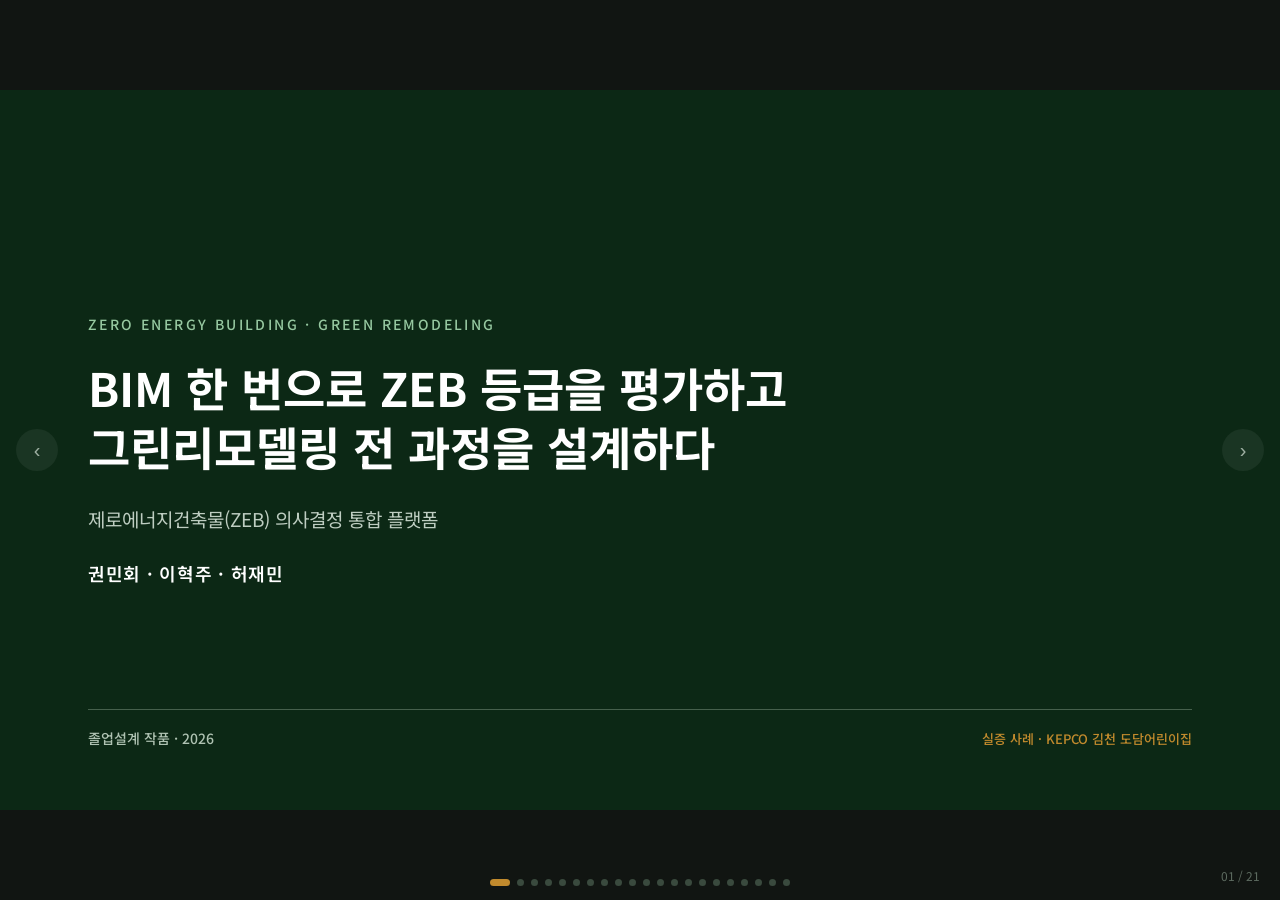
==== presentation_design/presentation.html @ 8b693c81 "docs(기획서): 아이디어 기획서 23장 — 상자를 걷어내고 Pretendard로 나인와트·써냅스 회사소개서의 흐름을 참고해 만든 배포용 기획서. Pillow에서 HTML/CSS" ====
<!doctype html>
<html lang="ko">
<head>
<meta charset="utf-8">
<meta name="viewport" content="width=device-width, initial-scale=1">
<title>ZEB-ROI · 그린리모델링 의사결정 플랫폼 — 졸업설계 발표</title>
<link rel="preconnect" href="https://fonts.googleapis.com">
<link rel="preconnect" href="https://fonts.gstatic.com" crossorigin>
<link href="https://fonts.googleapis.com/css2?family=Noto+Sans+KR:wght@300;400;500;700;900&display=swap" rel="stylesheet">
<style>
:root{
  --green:#1B5E20; --green-d:#11421C; --green-dk:#0C2815; --green-tint:#EEF3EF;
  --green-soft:#E6F0E8; --gold:#C18A2D; --gold-soft:#F4EFE2;
  --ink:#1A201C; --gray:#5C665F; --gray-l:#9BA39C; --line:#E3E6E2; --white:#fff;
}
*{box-sizing:border-box; margin:0; padding:0}
html,body{height:100%;}
body{
  background:#111512; font-family:'Noto Sans KR',sans-serif;
  overflow:hidden; color:var(--ink);
  -webkit-font-smoothing:antialiased; text-rendering:optimizeLegibility;
}
#viewport{position:fixed; inset:0; display:flex; align-items:center; justify-content:center;}
#stage{width:1280px; height:720px; position:relative; transform-origin:center center;}

.slide{
  position:absolute; inset:0; width:1280px; height:720px; background:var(--white);
  padding:0; display:none; overflow:hidden;
}
.slide.active{display:block;}
.slide .pad{position:absolute; inset:0; padding:62px 88px;}

/* typography */
.eyebrow{font-size:14px; font-weight:700; color:var(--gold); letter-spacing:2px;}
.h1{font-size:31px; font-weight:700; line-height:1.18; color:var(--ink); margin-top:18px; max-width:1050px;}
.lead{font-size:16px; color:var(--gray); line-height:1.55;}
.tnum{font-weight:900;}

/* footer */
.footer{position:absolute; left:88px; right:88px; bottom:30px;}
.footer .rule{border-top:1px solid var(--line); margin-bottom:12px;}
.footer .row{display:flex; justify-content:space-between; font-size:11px; color:var(--gray-l);}
.footer .pg{font-weight:500;}

/* dark slides */
.slide.dark{background:var(--green-dk); color:#fff;}
.slide.dark .h1{color:#fff;}
.slide.dark .eyebrow{color:var(--gold);}

/* tokens / chips */
.token{display:inline-flex; align-items:center; justify-content:center; width:34px; height:34px;
  border-radius:50%; background:var(--green); color:#fff; font-weight:700; font-size:15px; flex:0 0 auto;}
.token.gold{background:var(--gold);}
.token.sm{width:26px; height:26px; font-size:12px;}
.chip{display:inline-flex; align-items:center; padding:6px 14px; border-radius:20px;
  font-size:12.5px; font-weight:500;}

/* generic cards */
.tint{background:var(--green-tint); border-radius:12px;}
.card{background:var(--green-tint); border-radius:12px; padding:22px 24px;}
.grid{display:grid; gap:22px;}

/* agenda */
.agenda{margin-top:30px;}
.agenda .item{display:flex; gap:20px; align-items:flex-start; padding:18px 0; border-bottom:1px solid var(--line);}
.agenda .item:last-child{border-bottom:none;}
.agenda .item h3{font-size:21px; color:var(--ink);}
.agenda .item p{font-size:14.5px; color:var(--gray); margin-top:5px;}

/* timeline */
.timeline{position:relative; margin:100px 30px 0;}
.timeline .track{position:absolute; left:0; right:0; top:10px; height:2px; background:var(--line);}
.timeline .nodes{display:flex; justify-content:space-between; position:relative;}
.timeline .node{text-align:center; width:180px; position:relative;}
.timeline .dot{width:18px; height:18px; border-radius:50%; margin:0 auto; position:relative; z-index:2;}
.timeline .yr{font-weight:700; font-size:18px; margin-top:18px;}
.timeline .nd{font-size:14.5px; color:var(--gray); line-height:1.5; margin-top:10px;}

/* flow zones */
.zones{display:flex; align-items:stretch; gap:0; margin-top:40px;}
.zone{flex:1; background:var(--green-tint); border-radius:12px; padding:24px;}
.zone h4{color:var(--green); font-size:16px; margin-bottom:18px;}
.zone .li{display:flex; gap:12px; align-items:flex-start; margin:13px 0; font-size:14.5px; color:var(--ink);}
.zone .li::before{content:""; width:7px; height:7px; border-radius:50%; background:var(--green); margin-top:7px; flex:0 0 auto;}
.flowarrow{display:flex; align-items:center; padding:0 14px; color:var(--gray-l); font-size:24px;}

/* stat row */
.stats{display:grid; grid-template-columns:repeat(4,1fr); gap:22px; margin-top:30px;}
.stat{background:var(--green-tint); border-radius:10px; padding:26px 24px;}
.stat .v{font-size:31px; font-weight:700; color:var(--green);}
.stat .v.ink{color:var(--ink);} .stat .v.gold{color:var(--gold);}
.stat .l{font-size:14px; color:var(--gray); margin-top:10px;}

/* mode detail */
.mode-head{display:flex; gap:16px; align-items:center; margin-top:6px;}
.mode-cols{display:grid; grid-template-columns:1fr 1fr; gap:38px; margin-top:42px;}
.steps .step{display:flex; gap:16px; margin:24px 0;}
.steps .step .n{flex:0 0 auto; width:26px; height:26px; border-radius:50%; background:var(--green-soft);
  color:var(--green); font-weight:700; font-size:13px; display:flex; align-items:center; justify-content:center;}
.steps .step .tx{font-size:15.5px; color:var(--ink); line-height:1.55;}
.steps .step .tx b{color:var(--ink);}
.feat{background:var(--green-tint); border-radius:12px; padding:24px 24px; margin-bottom:18px;}
.feat h5{font-size:16px; color:var(--ink); margin-bottom:8px; display:flex; align-items:center; gap:8px;}
.feat h5 .dotg{width:8px; height:8px; border-radius:50%; background:var(--gold);}
.feat p{font-size:14.5px; color:var(--gray); line-height:1.55;}

/* mode slide: screenshot left (uncropped) + explanation right */
.modeshot{display:grid; grid-template-columns:1.2fr 1fr; gap:32px; margin-top:22px;}
.shot{position:relative; background:#F4F6F4; border:1px solid var(--line); border-radius:12px; overflow:hidden; height:424px; display:flex; align-items:center; justify-content:center;}
.shot img{position:absolute; inset:0; width:100%; height:100%; object-fit:contain;}
.shot .ph{position:relative; z-index:0; text-align:center; color:var(--gray); font-size:13px; padding:12px; line-height:1.5;}
.shot .ph .fn{font-family:ui-monospace,Consolas,monospace; font-size:11.5px; color:var(--gold); font-weight:700;}
.mexpl .lead2{font-size:15.5px; font-weight:700; color:var(--ink); line-height:1.55; margin-bottom:4px;}
.mexpl .steps .step{margin:15px 0;}
.mexpl .steps .step .tx{font-size:14px; line-height:1.5;}
.mexpl .hl{margin-top:16px; font-size:12.5px; color:var(--gray); background:var(--green-tint); border-radius:9px; padding:13px 15px; line-height:1.6;}
.mexpl .hl b{color:var(--green);}
.mexpl .io{margin-top:16px;}
.io{display:flex; gap:10px; flex-wrap:wrap; margin-top:8px;}
.io .tag{font-size:12px; padding:5px 11px; border-radius:6px; background:#fff; border:1px solid var(--line); color:var(--gray);}

/* problem columns */
.pcols{display:grid; grid-template-columns:repeat(4,1fr); gap:22px; margin-top:40px;}
.pcol{background:var(--green-tint); border-radius:10px; padding:26px; min-height:218px;}
.pcol h4{font-size:20px; margin:18px 0 14px;}
.pcol p{font-size:14.5px; color:var(--gray); line-height:1.6;}

/* problem rows */
.prows{margin-top:26px;}
.prow{display:flex; gap:18px; padding:18px 0; border-bottom:1px solid var(--line);}
.prow:last-child{border-bottom:none;}
.prow h4{font-size:19px; color:var(--ink);}
.prow p{font-size:14.5px; color:var(--gray); margin-top:7px; line-height:1.5;}

/* three pillars */
.pillars{display:grid; grid-template-columns:repeat(3,1fr); gap:30px; margin-top:36px;}
.pillar .no{font-size:30px; font-weight:700; color:var(--gold);}
.pillar .bar{height:3px; background:var(--green); margin:14px 0 16px; width:80%;}
.pillar h4{font-size:22px; margin-bottom:14px;}
.pillar p{font-size:14.5px; color:var(--gray); line-height:1.55;}

/* callout box */
.callout{background:var(--green-tint); border-radius:10px; padding:20px 26px; margin-top:auto;}
.callout.gold{background:var(--gold-soft);}
.callout .k{font-size:13px; font-weight:700; color:var(--green); margin-bottom:8px;}
.callout.gold .k{color:var(--gold);}
.callout p{font-size:15px; color:var(--ink); line-height:1.5;}

/* economics cards */
.eco{display:grid; grid-template-columns:repeat(4,1fr); gap:22px; margin-top:18px;}
.eco .c{background:var(--green-tint); border-radius:10px; padding:22px 22px 24px;}
.eco .c .t{font-size:14px; color:var(--gray); font-weight:500;}
.eco .c .v{font-size:36px; font-weight:700; color:var(--green); margin:12px 0 14px; line-height:1;}
.eco .c .v.ink{color:var(--ink);}
.eco .c .s{font-size:12.5px; color:var(--gray);}

/* before-after */
.ba{display:flex; align-items:center; gap:28px; margin-top:56px;}
.ba .box{flex:1; border-radius:16px; padding:42px 40px;}
.ba .box.now{background:var(--green-tint);}
.ba .box.after{background:var(--green-soft);}
.ba .box .small{font-size:15px; font-weight:500; color:var(--gray); margin-bottom:12px;}
.ba .box.after .small{color:var(--green);}
.ba .box .big{font-size:44px; font-weight:700;}
.ba .box.now .big{color:var(--ink);} .ba .box.after .big{color:var(--green);}
.ba .box .sub{font-size:15px; color:var(--gray); margin-top:30px;}
.ba .box .rate{font-size:40px; font-weight:700; margin-top:8px;}
.ba .box.now .rate{color:var(--gray);} .ba .box.after .rate{color:var(--green);}
.ba .arr{font-size:34px; color:var(--gold);}

/* dark list slides */
.dark .col-list h4{color:var(--gold); font-size:16px; margin-bottom:18px;}
.dark .col-list .li{display:flex; gap:12px; align-items:flex-start; margin:16px 0; font-size:16px; color:#D6E2D8;}
.dark .col-list .li .b{width:8px; height:8px; border-radius:50%; background:#96C8A0; margin-top:7px; flex:0 0 auto;}

/* title slide */
.title-eyebrow{font-size:14px; letter-spacing:2.4px; color:#96C8A0; font-weight:500;}
.title-main{font-size:46px; font-weight:700; color:#fff; line-height:1.28; margin-top:24px;}
.title-sub{font-size:19px; color:#BECDC1; margin-top:30px;}
.title-foot{position:absolute; left:88px; right:88px; bottom:62px; display:flex; justify-content:space-between;
  align-items:center; border-top:1px solid #46604C; padding-top:18px;}
.title-foot .l{font-size:14px; color:#AFC2B2; font-weight:500;}
.title-foot .r{font-size:13px; color:var(--gold); font-weight:500;}

/* grade ladder */
.ladder{display:grid; grid-template-columns:repeat(6,1fr); gap:16px; margin-top:24px;}
.ladder .g{background:var(--green-tint); border-radius:8px; padding:28px 0; text-align:center;}
.ladder .g .gn{font-size:20px; font-weight:700;}
.ladder .g .gv{font-size:16px; color:var(--gray); margin-top:12px;}
.req{display:flex; gap:16px; align-items:center; margin-top:8px;}
.req .b{background:var(--green-tint); border-radius:10px; padding:22px 24px; min-width:210px;}
.req .b .h{font-size:15px; font-weight:700; color:var(--green);}
.req .b .d{font-size:18px; font-weight:500; margin-top:7px;}
.req .op{font-size:16px; font-weight:700; color:var(--gold);}

/* progress + nav */
#dots{position:fixed; bottom:14px; left:50%; transform:translateX(-50%); display:flex; gap:7px; z-index:50;}
#dots .d{width:7px; height:7px; border-radius:50%; background:#3a4a3e; cursor:pointer; transition:.2s;}
#dots .d.on{background:var(--gold); width:20px; border-radius:4px;}
#pageno{position:fixed; bottom:16px; right:20px; color:#5d6b60; font-size:12px; z-index:50; font-variant-numeric:tabular-nums;}
.navbtn{position:fixed; top:50%; transform:translateY(-50%); width:42px; height:42px; border-radius:50%;
  background:rgba(255,255,255,.06); color:#9fb0a3; border:none; font-size:20px; cursor:pointer; z-index:50;
  display:flex; align-items:center; justify-content:center; transition:.2s;}
.navbtn:hover{background:rgba(255,255,255,.14); color:#fff;}
#prev{left:16px;} #next{right:16px;}
/* capture mode (PNG export): hide nav chrome */
body.capture #dots, body.capture #pageno, body.capture .navbtn{display:none!important;}

/* photo slots — drop a file into images/ and it auto-shows over the placeholder */
.photo{position:relative; background:var(--green-tint); border:1.5px dashed var(--gray-l);
  border-radius:12px; overflow:hidden; display:flex; align-items:center; justify-content:center;}
.photo .ph-label{position:relative; z-index:0; text-align:center; color:var(--gray); font-size:13px; line-height:1.5; padding:10px;}
.photo .ph-label .fn{font-family:ui-monospace,Consolas,monospace; font-size:11.5px; color:var(--gold); font-weight:700;}
.photo .ph-label .ic{font-size:22px; display:block; margin-bottom:6px;}
.photo img{position:absolute; inset:0; width:100%; height:100%; object-fit:cover; z-index:1;}

/* app screenshot grid */
.appgrid{display:grid; grid-template-columns:1fr 1fr; grid-template-rows:1fr 1fr; gap:20px; margin-top:24px; height:430px;}
.appgrid .cell{display:flex; flex-direction:column;}
.appgrid .cap{display:flex; align-items:center; gap:9px; font-size:14px; font-weight:700; color:var(--ink); margin-bottom:8px;}
.appgrid .cap .token{width:24px; height:24px; font-size:12px;}
.appgrid .photo{flex:1; background:#F4F6F4; border:1px solid var(--line);}
/* UI 스크린샷은 셀을 꽉 채우되 상단(헤더·핵심 결과) 기준으로 보이도록 */
.appgrid .photo img{object-fit:cover; object-position:top center;}

/* calc detail — score bars + table */
.scorelist{margin-top:22px;}
.scorerow{display:flex; align-items:center; gap:12px; margin:11px 0; font-size:14px;}
.scorerow .nm{width:130px; color:var(--ink); flex:0 0 auto;}
.scorerow .bar{flex:1; height:14px; background:#EAEFEA; border-radius:7px; overflow:hidden;}
.scorerow .bar > i{display:block; height:100%; background:var(--green); border-radius:7px;}
.scorerow .vv{width:54px; text-align:right; color:var(--gray); flex:0 0 auto; font-variant-numeric:tabular-nums;}
.rtable{width:100%; border-collapse:collapse; margin-top:18px;}
.rtable th{font-size:12px; color:var(--gray); font-weight:500; text-align:left; padding:0 0 10px; border-bottom:1px solid var(--line);}
.rtable th.r,.rtable td.r{text-align:right;}
.rtable td{font-size:13.5px; color:var(--ink); padding:10px 0; border-bottom:1px solid var(--line); vertical-align:middle;}
.rtable td.up{color:var(--green); font-weight:700;}
.rtable tr:last-child td{border-bottom:none;}

/* architecture (big frame) */
.arch{display:flex; flex-direction:column; align-items:center; gap:9px; margin-top:22px;}
.arch .row{display:flex; gap:16px; justify-content:center; width:100%;}
.arch .down{color:var(--gray-l); font-size:17px; line-height:1;}
.arch .inp{background:#fff; border:1.5px solid var(--line); border-radius:10px; padding:11px 22px;
  font-size:14.5px; font-weight:500; color:var(--ink);}
.arch .ai{width:100%; background:var(--green-soft); border-radius:12px; padding:14px 24px;
  display:flex; align-items:center; justify-content:space-between;}
.arch .ai .lbl{font-size:15px; font-weight:700; color:var(--green);}
.arch .ai .pills{display:flex; gap:10px;}
.arch .ai .pill{background:#fff; border-radius:8px; padding:7px 13px; font-size:12.5px; color:var(--gray);}
.arch .ai .pill b{color:var(--ink);}
.arch .engines{display:grid; grid-template-columns:repeat(4,1fr); gap:14px; width:100%;}
.arch .eng{background:var(--green-tint); border-radius:10px; padding:14px 8px; text-align:center;
  font-size:13.5px; font-weight:500; color:var(--ink); line-height:1.35;}
.arch .eng .en{display:block; font-size:11px; color:var(--green); font-weight:700; margin-bottom:5px;}
.arch .data{width:100%; background:var(--gold-soft); border-radius:10px; padding:13px 22px;
  display:flex; align-items:center; gap:14px;}
.arch .data .k{font-size:13px; font-weight:700; color:var(--gold); flex:0 0 auto;}
.arch .data .v{font-size:13px; color:var(--ink);}

/* small helpers */
.mt-auto{margin-top:auto;} .flex-col{display:flex; flex-direction:column; height:100%;}
.muted-note{font-size:11.5px; color:var(--gray-l); margin-top:14px;}
.k-italic{color:var(--ink); font-weight:700; font-size:17px;}

@media print{
  *{ -webkit-print-color-adjust:exact !important; print-color-adjust:exact !important; }
  body{overflow:visible; background:#fff;}
  #viewport{position:static;}
  #stage{transform:none!important; width:auto; height:auto;}
  #dots,#pageno,.navbtn{display:none!important;}
  .slide{display:block!important; position:relative; page-break-after:always; box-shadow:none; margin:0; overflow:hidden;}
  .slide:last-child{page-break-after:auto;}
  @page{size:1280px 720px; margin:0;}
}
</style>
</head>
<body>
<div id="viewport"><div id="stage">

<!-- 01 TITLE -->
<section class="slide dark active">
  <div class="pad" style="display:flex; flex-direction:column; justify-content:center;">
    <div class="title-eyebrow">ZERO ENERGY BUILDING · GREEN REMODELING</div>
    <div class="title-main">BIM 한 번으로 ZEB 등급을 평가하고<br>그린리모델링 전 과정을 설계하다</div>
    <div class="title-sub">제로에너지건축물(ZEB) 의사결정 통합 플랫폼</div>
    <div style="font-size:18px; color:#fff; font-weight:600; margin-top:28px; letter-spacing:0.04em;">권민회 · 이혁주 · 허재민</div>
    <div class="title-foot">
      <div class="l">졸업설계 작품 · 2026</div>
      <div class="r">실증 사례 · KEPCO 김천 도담어린이집</div>
    </div>
  </div>
</section>

<!-- 02 AGENDA -->
<section class="slide">
  <div class="pad">
    <div class="eyebrow">AGENDA</div>
    <div class="h1">발표 순서</div>
    <div class="agenda">
      <div class="item"><span class="token">01</span><div><h3>배경</h3><p>ZEB 의무화와 공공건축 BIM 의무화</p></div></div>
      <div class="item"><span class="token">02</span><div><h3>문제</h3><p>ZEB 의사결정과 현행 제도의 한계</p></div></div>
      <div class="item"><span class="token">03</span><div><h3>제안</h3><p>BIM 기반 통합 의사결정 플랫폼 — 6개 모드</p></div></div>
      <div class="item"><span class="token">04</span><div><h3>실증</h3><p>KEPCO 김천 도담어린이집 검증</p></div></div>
      <div class="item"><span class="token">05</span><div><h3>전망</h3><p>기대효과와 앞으로의 AI 발전방향</p></div></div>
    </div>
  </div>
  <div class="footer"><div class="rule"></div><div class="row"><span><b class="pg">02</b> &nbsp; ZEB-ROI · 그린리모델링 의사결정 플랫폼</span><span></span></div></div>
</section>

<!-- 03 배경 ZEB 로드맵 -->
<section class="slide">
  <div class="pad">
    <div class="eyebrow">01 · 배경</div>
    <div class="h1">건물부문 탄소중립을 위해 ZEB는 공공에서 민간으로 의무화가 확대된다</div>
    <div class="timeline">
      <div class="track"></div>
      <div class="nodes">
        <div class="node"><div class="dot" style="background:var(--green)"></div><div class="yr">2020</div><div class="nd">공공 1,000㎡ 이상<br>ZEB 5등급</div></div>
        <div class="node"><div class="dot" style="background:var(--green)"></div><div class="yr">2023</div><div class="nd">공공 500㎡ 이상 ·<br>공동주택 30세대</div></div>
        <div class="node"><div class="dot" style="background:var(--gold)"></div><div class="yr">2025 · 현재</div><div class="nd">공공 1,000㎡ 이상<br>ZEB 4등급(일부 용도)</div></div>
        <div class="node"><div class="dot" style="background:var(--green)"></div><div class="yr">2030</div><div class="nd">공공 3등급 검토 ·<br>민간 1,000㎡ 설계</div></div>
        <div class="node"><div class="dot" style="background:var(--gold)"></div><div class="yr">2050</div><div class="nd">건물부문<br>탄소중립</div></div>
      </div>
    </div>
    <div class="card" style="margin-top:72px; padding:28px 28px;">
      <div style="font-size:14px; font-weight:700; color:var(--green); margin-bottom:12px;">핵심 시사점</div>
      <div style="font-size:17px; color:var(--ink); line-height:1.55;">의무 등급이 5등급 → 4등급 → 3등급으로 강화되며, 신축뿐 아니라 기존 건축물의 성능 개선(그린리모델링)이 ZEB 달성의 관건이 된다.</div>
    </div>
    <div class="muted-note" style="margin-top:18px;">* 국토교통부 제로에너지건축물 인증 의무화 로드맵 기준 (연도·등급은 정책 변경 가능)</div>
  </div>
  <div class="footer"><div class="rule"></div><div class="row"><span><b class="pg">03</b> &nbsp; ZEB-ROI · 그린리모델링 의사결정 플랫폼</span><span>출처: 국토교통부 제로에너지건축물 인증 의무화 로드맵</span></div></div>
</section>

<!-- 04 배경 BIM -->
<section class="slide">
  <div class="pad">
    <div class="eyebrow">01 · 배경</div>
    <div class="h1">공공 발주 BIM 의무화로, 건물 데이터는 이미 디지털로 쌓이고 있다</div>
    <p class="lead" style="margin-top:14px;">조달청·공공 발주 사업에서 BIM(건물정보모델) 적용이 단계적으로 의무화되며, 설계 단계의 건물 정보가 디지털 객체로 축적되고 있다.</p>
    <div class="mode-cols" style="margin-top:24px; grid-template-columns:1.15fr 1fr;">
      <div>
        <div class="shot" style="height:296px;">
          <div class="ph"><span class="fn">images/bim-model.png</span><br>도담어린이집 BIM 3D 모델 (Revit)</div>
          <img src="images/bim-model.png" alt="" onerror="this.remove()">
        </div>
        <div class="callout gold" style="margin-top:18px; padding:18px 22px;">
          <div class="k">그런데</div>
          <p style="font-size:14.5px;">쌓인 BIM 데이터는 대부분 설계·시공 관리에만 쓰이고, 에너지·경제성 의사결정으로는 거의 활용되지 못한다.</p>
        </div>
      </div>
      <div>
        <h4 style="font-size:16px; margin-bottom:10px;">BIM 객체에 이미 담긴 정량 데이터</h4>
        <div class="li" style="margin:10px 0;"><div><div style="font-weight:500; font-size:14.5px;">벽 · 지붕 · 바닥</div><div style="font-size:12.5px; color:var(--gray); margin-top:2px;">단열 적용 면적 / 미적용 면적</div></div></div>
        <div class="li" style="margin:10px 0;"><div><div style="font-weight:500; font-size:14.5px;">창 · 문</div><div style="font-size:12.5px; color:var(--gray); margin-top:2px;">면적 · 사양 · 열관류율</div></div></div>
        <div class="li" style="margin:10px 0;"><div><div style="font-weight:500; font-size:14.5px;">설비 · 신재생</div><div style="font-size:12.5px; color:var(--gray); margin-top:2px;">냉·난방·급탕 용량 · 태양광 용량 → 자립률</div></div></div>
        <div style="margin:12px 0 18px;"><span class="chip" style="background:var(--gold-soft); color:var(--gold); font-weight:700;">→ 진단 입력으로 활용</span></div>
        <div style="border-top:1px solid var(--line); padding-top:16px;">
          <h4 style="font-size:15px; margin-bottom:12px;">BIM 적용 의무화 일정 <span style="font-weight:400; color:var(--gray); font-size:12.5px;">(1,000억원 이상 신규사업)</span></h4>
          <div style="display:flex; align-items:center; gap:8px; font-size:13.5px; color:var(--ink); margin-bottom:12px;">
            <span class="chip" style="background:var(--green-tint); color:var(--green); padding:5px 11px; font-size:12.5px;">도로 ’22</span><span style="color:var(--gray-l);">→</span>
            <span class="chip" style="background:var(--green-tint); color:var(--green); padding:5px 11px; font-size:12.5px;">철도·건축 ’23</span><span style="color:var(--gray-l);">→</span>
            <span class="chip" style="background:var(--green-tint); color:var(--green); padding:5px 11px; font-size:12.5px;">하천·항만 ’24</span>
          </div>
          <div style="font-size:13px; color:var(--gray);">발주규모 단계 확대 — ’22 <b style="color:var(--ink);">1,000억</b> → ’26 <b style="color:var(--ink);">500억</b> → ’28 <b style="color:var(--ink);">300억</b> 이상</div>
        </div>
      </div>
    </div>
  </div>
  <div class="footer"><div class="rule"></div><div class="row"><span><b class="pg">04</b> &nbsp; ZEB-ROI · 그린리모델링 의사결정 플랫폼</span><span>출처: 국토교통부 스마트 건설 활성화 방안 · 조달청 BIM 적용 의무화 지침</span></div></div>
</section>

<!-- 05 배경 GAP -->
<section class="slide">
  <div class="pad" style="display:flex; flex-direction:column;">
    <div class="eyebrow">01 · 배경</div>
    <div class="h1">두 의무화가 만나는 지점에 '의사결정 도구'가 비어 있다</div>
    <p class="lead" style="margin-top:16px; font-size:17px;">ZEB는 결과(등급)를 요구하고, BIM은 데이터(입력)를 제공한다 — 그 사이를 잇는 통합 판단 도구가 없다.</p>
    <div style="display:flex; align-items:center; justify-content:center; gap:48px; margin-top:64px;">
      <div class="card" style="width:340px; text-align:center; padding:36px 28px;">
        <div style="font-size:34px;">☀️</div>
        <div style="font-size:23px; font-weight:700; color:var(--green); margin-top:12px;">ZEB 의무화</div>
        <div style="font-size:14.5px; color:var(--gray); margin-top:12px; line-height:1.55;">정해진 ZEB <b style="color:var(--ink);">등급(결과)</b>을 달성해야 한다</div>
        <div style="font-size:12.5px; color:var(--gold); font-weight:700; margin-top:12px;">2020년 공공부터 · 5→4→3등급 강화</div>
      </div>
      <div style="text-align:center;">
        <div style="width:184px; height:184px; border:2px solid var(--gold); border-radius:50%; display:flex; flex-direction:column; align-items:center; justify-content:center;">
          <div style="font-size:20px; font-weight:700; color:var(--ink);">의사결정</div>
          <div style="font-size:20px; font-weight:700; color:var(--gold);">도구 부재</div>
        </div>
      </div>
      <div class="card" style="width:340px; text-align:center; padding:36px 28px;">
        <div style="font-size:34px;">🏢</div>
        <div style="font-size:23px; font-weight:700; color:var(--green); margin-top:12px;">BIM 의무화</div>
        <div style="font-size:14.5px; color:var(--gray); margin-top:12px; line-height:1.55;">건물 <b style="color:var(--ink);">데이터(입력)</b>가 디지털로 쌓인다</div>
        <div style="font-size:12.5px; color:var(--gold); font-weight:700; margin-top:12px;">2022년 공공 발주부터 단계 의무화</div>
      </div>
    </div>
    <div style="text-align:center; margin-top:54px;">
      <span class="k-italic" style="font-size:19px;">두 의무화가 같은 건물에서 만나지만 — BIM 데이터로 ZEB 등급·비용·회수를 한 번에 판단할 도구는 비어 있다.</span>
    </div>
  </div>
  <div class="footer"><div class="rule"></div><div class="row"><span><b class="pg">05</b> &nbsp; ZEB-ROI · 그린리모델링 의사결정 플랫폼</span><span></span></div></div>
</section>

<!-- 06 문제 4분야 -->
<section class="slide">
  <div class="pad" style="display:flex; flex-direction:column;">
    <div class="eyebrow">02 · 문제</div>
    <div class="h1">ZEB 의사결정은 4개 분야로 쪼개져 수일~수주가 걸린다</div>
    <div class="pcols">
      <div class="pcol"><span class="token">01</span><h4>건축사</h4><p>11개 기술요소<br>진단표 수기 작성</p></div>
      <div class="pcol"><span class="token">02</span><h4>설비기사</h4><p>에너지 성능 ·<br>자립률 계산</p></div>
      <div class="pcol"><span class="token">03</span><h4>세무사</h4><p>보조금 · 취득세 ·<br>용적률 검토</p></div>
      <div class="pcol"><span class="token">04</span><h4>시공사</h4><p>항목별 견적<br>(수일~수주)</p></div>
    </div>
    <div style="text-align:center; font-size:17px; font-weight:700; color:var(--ink); margin-top:34px;">분야별로 따로 계산 → 통합이 없어 사업 판단이 지연되고, 경제성 근거가 부족하다</div>
    <div class="callout gold" style="margin-top:30px; padding:22px 26px;">
      <div class="k">인식의 벽</div>
      <p style="font-size:16px;">"그린리모델링은 회수기간이 30~50년"이라는 통념이 ZEB 사업 판단을 가로막는다.</p>
    </div>
  </div>
  <div class="footer"><div class="rule"></div><div class="row"><span><b class="pg">06</b> &nbsp; ZEB-ROI · 그린리모델링 의사결정 플랫폼</span><span></span></div></div>
</section>

<!-- 07 문제 수기 -->
<section class="slide">
  <div class="pad" style="display:flex; flex-direction:column;">
    <div class="eyebrow">02 · 문제</div>
    <div class="h1">신청은 수기, 정보는 흩어져 있어 사업 판단 자체가 어렵다</div>
    <div class="prows">
      <div class="prow"><span class="token">01</span><div><h4>서류·수기 중심의 신청 절차</h4><p>그린리모델링·ZEB 인증 신청이 복잡한 서식 중심이라 진입장벽이 높다</p></div></div>
      <div class="prow"><span class="token">02</span><div><h4>흩어진 인센티브 정보</h4><p>보조금·취득세·용적률 완화 근거가 여러 법·고시에 분산돼 파악이 어렵다</p></div></div>
      <div class="prow"><span class="token">03</span><div><h4>통합 산정 기준의 부재</h4><p>비용·보조금·ZEB 등급을 한 번에 산정할 표준 도구가 제도적으로 없다</p></div></div>
    </div>
    <div class="callout gold" style="margin-top:30px;">
      <div class="k">결과</div>
      <p>ZEB 사업의 진입장벽이 높아지고, 등급·비용·회수를 통합 판단할 객관적 근거가 부족하다.</p>
    </div>
  </div>
  <div class="footer"><div class="rule"></div><div class="row"><span><b class="pg">07</b> &nbsp; ZEB-ROI · 그린리모델링 의사결정 플랫폼</span><span>출처: 04 녹색건축법 · 05 지방세특례제한법 · 01 그린리모델링 가이드라인</span></div></div>
</section>

<!-- 08 개선방향 -->
<section class="slide">
  <div class="pad" style="display:flex; flex-direction:column;">
    <div class="eyebrow">02 · 문제 → 개선</div>
    <div class="h1">통합·자동화·근거기반으로 의사결정을 한 자리에 모은다</div>
    <div class="pillars" style="margin-top:58px; gap:34px;">
      <div class="pillar"><div class="no" style="font-size:36px;">01</div><div class="bar" style="height:4px; margin:20px 0 22px;"></div><h4 style="font-size:25px; margin-bottom:18px;">통합</h4><p style="font-size:16.5px; line-height:1.7;">BIM 단일 입력으로 진단부터 경제성까지 하나의 흐름으로 이어 붙인다.</p></div>
      <div class="pillar"><div class="no" style="font-size:36px;">02</div><div class="bar" style="height:4px; margin:20px 0 22px;"></div><h4 style="font-size:25px; margin-bottom:18px;">자동화</h4><p style="font-size:16.5px; line-height:1.7;">자연어·BIM에서 입력 조건을 자동 추출해 수일 걸리던 산정을 즉시 처리한다.</p></div>
      <div class="pillar"><div class="no" style="font-size:36px;">03</div><div class="bar" style="height:4px; margin:20px 0 22px;"></div><h4 style="font-size:25px; margin-bottom:18px;">근거기반</h4><p style="font-size:16.5px; line-height:1.7;">단가DB·법령 원문을 인용해 결과의 신뢰성과 사업 근거를 확보한다.</p></div>
    </div>
    <div class="callout" style="margin-top:64px; padding:24px 28px;">
      <div class="k">개선 방향 한 줄</div>
      <p style="font-size:16px;">분야별로 흩어진 ZEB 의사결정을, BIM 한 번으로 통합·자동화·근거기반화한다.</p>
    </div>
  </div>
  <div class="footer"><div class="rule"></div><div class="row"><span><b class="pg">08</b> &nbsp; ZEB-ROI · 그린리모델링 의사결정 플랫폼</span><span></span></div></div>
</section>

<!-- 09 제안 DIVIDER -->
<section class="slide dark">
  <div class="pad" style="display:flex; flex-direction:column; justify-content:center;">
    <div class="eyebrow">03 · 제안</div>
    <div style="font-size:30px; font-weight:300; color:#BECDC1; margin-top:22px;">BIM 한 번으로</div>
    <div style="font-size:40px; font-weight:700; color:#fff; line-height:1.32; margin-top:8px;">
      ZEB 등급을 평가하고,<br>그 등급에 도달하는 그린리모델링<br>전 과정을 자동으로 산출한다
    </div>
    <div style="margin-top:36px;">
      <span class="chip" style="background:#1E4226; color:#B4DCB9;">그린리모델링 · 사업 · 비용 · 신청</span>
      <span class="chip" style="background:#463718; color:#E1C88C; margin-left:14px;">ZEB · 등급 · 에너지 성능</span>
    </div>
    <div style="font-size:16px; color:#B4C3B8; margin-top:34px;">하나의 입력으로 ZEB(등급)와 그린리모델링(사업)을 분리해 명확히 다룬다.</div>
  </div>
</section>

<!-- 10 큰 프레임 — 아키텍처 -->
<section class="slide">
  <div class="pad">
    <div class="eyebrow">03 · 제안 · 큰 프레임</div>
    <div class="h1">BIM 입력 하나가 4개 엔진을 거쳐 진단·경제성·정책·신청으로 이어진다</div>
    <div class="arch">
      <div class="row">
        <div class="inp">Revit / Dynamo BIM (JSON)</div>
        <div class="inp">자연어 질문 · 조건</div>
      </div>
      <div class="down">↓</div>
      <div class="ai">
        <div class="lbl">AI 오케스트레이션 · LLM</div>
        <div class="pills">
          <div class="pill"><b>Function Calling</b> — 조건 추출·도구 호출</div>
          <div class="pill"><b>RAG</b> — 근거 검색·인용</div>
        </div>
      </div>
      <div class="down">↓</div>
      <div class="engines">
        <div class="eng"><span class="en">엔진 01</span>BIM 진단 ·<br>ZEB 등급 평가</div>
        <div class="eng"><span class="en">엔진 02</span>ROI 경제성<br>산정</div>
        <div class="eng"><span class="en">엔진 03</span>정책 RAG<br>검색</div>
        <div class="eng"><span class="en">엔진 04</span>사업 신청서<br>생성</div>
      </div>
      <div class="data">
        <div class="k">데이터 자산</div>
        <div class="v">조달청 단가DB 442자재 · 간접공사비 매트릭스 · 11개 법령·고시·공고 원문 · 06 에너지절약설계기준 별표1(지역별 열관류율)</div>
      </div>
    </div>
    <div class="callout" style="margin-top:18px;">
      <div class="k">핵심 설계 원칙</div>
      <p>계산·판정은 <b>결정론적 엔진</b>이, 언어(입력 해석·결과 설명)만 <b>LLM</b>이 맡는다 — 모든 수치는 공개 데이터·법령에 근거하므로 <b>환각 없는 의사결정</b>이 가능하다.</p>
    </div>
  </div>
  <div class="footer"><div class="rule"></div><div class="row"><span><b class="pg">10</b> &nbsp; ZEB-ROI · 그린리모델링 의사결정 플랫폼</span><span>출처: 그린리모델링 가이드라인 · 조달청 단가DB · ZEB 인증기준 고시</span></div></div>
</section>

<!-- 11 6개 모드 개요 -->
<section class="slide">
  <div class="pad">
    <div class="eyebrow">03 · 제안</div>
    <div class="h1">하나의 플랫폼이 6개 모드로 진단·경제성·정책·신청·근거를 다룬다</div>
    <div class="grid" style="grid-template-columns:1fr 1fr; gap:26px; margin-top:40px;">
      <div class="card" style="display:flex; gap:18px; align-items:center; min-height:158px;"><span class="token" style="width:40px;height:40px;font-size:17px;">01</span><div><div style="font-weight:700; font-size:20px; display:flex; align-items:center; gap:10px;">🏢 BIM 진단 + ZEB 등급 평가 <span class="chip" style="background:var(--gold); color:#fff; font-size:11px; padding:3px 10px;">핵심</span></div><p style="font-size:15px; color:var(--gray); margin-top:12px; line-height:1.5;">BIM 업로드 → 11개 기술요소 진단 → ZEB 인증 등급 자동 산정</p></div></div>
      <div class="card" style="display:flex; gap:18px; align-items:center; min-height:158px;"><span class="token" style="width:40px;height:40px;font-size:17px;">02</span><div><div style="font-weight:700; font-size:20px;">💰 ROI 시뮬레이션</div><p style="font-size:15px; color:var(--gray); margin-top:12px; line-height:1.5;">자연어 조건 → 공사비·보조금·회수기간 즉시 계산</p></div></div>
      <div class="card" style="display:flex; gap:18px; align-items:center; min-height:158px;"><span class="token" style="width:40px;height:40px;font-size:17px;">03</span><div><div style="font-weight:700; font-size:20px;">💬 정책 Q&A</div><p style="font-size:15px; color:var(--gray); margin-top:12px; line-height:1.5;">11개 법령·고시·공고 원문에서 근거 조항을 인용해 답변</p></div></div>
      <div class="card" style="display:flex; gap:18px; align-items:center; min-height:158px;"><span class="token" style="width:40px;height:40px;font-size:17px;">04</span><div><div style="font-weight:700; font-size:20px;">📝 사업 신청 인테이크</div><p style="font-size:15px; color:var(--gray); margin-top:12px; line-height:1.5;">대화로 정보를 모아 사업 신청서 초안을 자동 생성</p></div></div>
    </div>
    <div style="text-align:center; font-size:15px; color:var(--gray); margin-top:34px;">다음 4장에서 각 모드의 동작 방식과 핵심 기능을 살펴본다.</div>
  </div>
  <div class="footer"><div class="rule"></div><div class="row"><span><b class="pg">11</b> &nbsp; ZEB-ROI · 그린리모델링 의사결정 플랫폼</span><span></span></div></div>
</section>

<!-- 12 MODE 1 — BIM 진단 -->
<section class="slide">
  <div class="pad">
    <div class="eyebrow">03 · 제안 · MODE 01</div>
    <div class="mode-head"><span class="token" style="width:40px;height:40px;">01</span><div class="h1" style="margin-top:0;">🏢 BIM 진단 + ZEB 등급 평가 — 플랫폼의 핵심 엔진</div></div>
    <div class="modeshot">
      <div class="shot">
        <div class="ph"><span class="fn">images/app-bim.jpg</span><br>BIM 진단 + ZEB 평가 화면</div>
        <img src="images/app-bim.jpg" alt="" onerror="this.remove()">
      </div>
      <div class="mexpl">
        <div class="lead2">BIM 한 번 업로드로 ZEB 인증 등급과 보강 계획을 동시에 산출한다.</div>
        <div class="steps">
          <div class="step"><span class="n">1</span><div class="tx">Dynamo/Revit 추출 <b>BIM JSON 업로드</b> (또는 데모 3종)</div></div>
          <div class="step"><span class="n">2</span><div class="tx">객체를 <b>11개 GR 기술요소로 자동 매핑</b></div></div>
          <div class="step"><span class="n">3</span><div class="tx"><b>두 잣대로 동시 채점</b> — 정량평가 100점(A+~D) + ZEB 인증 등급</div></div>
          <div class="step"><span class="n">4</span><div class="tx">06 별표1 <b>지역별 열관류율 적합성</b> 자동 판정</div></div>
        </div>
        <div class="hl"><b>핵심 기능</b> · 진단 / ROI 보강계획 / 최적화 3개 탭 · 100점 항목별 분해 · PDF 진단 리포트</div>
        <div class="io"><span class="tag">입력 · Revit/Dynamo JSON</span><span class="tag">출력 · 점수·ZEB등급·PDF</span></div>
      </div>
    </div>
  </div>
  <div class="footer"><div class="rule"></div><div class="row"><span><b class="pg">12</b> &nbsp; ZEB-ROI · 그린리모델링 의사결정 플랫폼</span><span>엔진: core.bim_diagnoser + core.zeb_evaluator · 01 정량평가표 · 06 별표1</span></div></div>
</section>

<!-- 13 MODE 2 — ROI -->
<section class="slide">
  <div class="pad">
    <div class="eyebrow">03 · 제안 · MODE 02</div>
    <div class="mode-head"><span class="token" style="width:40px;height:40px;">02</span><div class="h1" style="margin-top:0;">💰 ROI 시뮬레이션 — 자연어 한 문장으로 경제성을 산정</div></div>
    <div class="modeshot">
      <div class="shot">
        <div class="ph"><span class="fn">images/app-roi.jpg</span><br>ROI 시뮬레이션 결과 화면</div>
        <img src="images/app-roi.jpg" alt="" onerror="this.remove()">
      </div>
      <div class="mexpl">
        <div class="lead2">자연어 한 문장이면 공사비·보조금·회수기간이 근거와 함께 나온다.</div>
        <div class="steps">
          <div class="step"><span class="n">1</span><div class="tx">"연면적 1,251㎡ 어린이집, ZEB 5등급…"처럼 <b>자연어 입력</b></div></div>
          <div class="step"><span class="n">2</span><div class="tx"><b>Function Calling이 면적·등급·보강 항목 추출</b>해 도구 호출</div></div>
          <div class="step"><span class="n">3</span><div class="tx">단가DB(442자재)×시공보정 → <b>Max Cost</b>, 보조율 50/70% → <b>자부담</b></div></div>
          <div class="step"><span class="n">4</span><div class="tx"><b>NPV·IRR·B–C·할인회수</b>까지 자연어로 설명</div></div>
        </div>
        <div class="hl"><b>핵심 기능</b> · 5개 근거 통합(단가DB·간접비·보조금·용적률·취득세) · 재무+인센티브 동시 산정</div>
        <div class="io"><span class="tag">입력 · 자연어</span><span class="tag">출력 · Max Cost·보조금·NPV·IRR</span></div>
      </div>
    </div>
  </div>
  <div class="footer"><div class="rule"></div><div class="row"><span><b class="pg">13</b> &nbsp; ZEB-ROI · 그린리모델링 의사결정 플랫폼</span><span>엔진: core.roi_calculator · 04 녹색건축법 · 05 지방세특례 · Function Calling</span></div></div>
</section>

<!-- 14 MODE 3 — 정책 Q&A -->
<section class="slide">
  <div class="pad">
    <div class="eyebrow">03 · 제안 · MODE 03</div>
    <div class="mode-head"><span class="token" style="width:40px;height:40px;">03</span><div class="h1" style="margin-top:0;">💬 정책 Q&A — 법·고시 원문에서 근거 조항을 인용</div></div>
    <div class="modeshot">
      <div class="shot">
        <div class="ph"><span class="fn">images/app-rag.jpg</span><br>정책 Q&A 답변 + 출처 화면</div>
        <img src="images/app-rag.jpg" alt="" onerror="this.remove()">
      </div>
      <div class="mexpl">
        <div class="lead2">11개 법령·고시·공고 원문에서 근거 조항을 찾아 인용 — 환각 없이 답한다.</div>
        <div class="steps">
          <div class="step"><span class="n">1</span><div class="tx">"녹색건축물 용적률 완화 기준은?"처럼 <b>자연어 질문</b></div></div>
          <div class="step"><span class="n">2</span><div class="tx">11개 법령·고시·공고 색인(<b>874개 청크</b>)에서 관련 조항 검색</div></div>
          <div class="step"><span class="n">3</span><div class="tx">찾은 조항을 <b>근거로 인용해 답변</b> — 없으면 지어내지 않음</div></div>
          <div class="step"><span class="n">4</span><div class="tx">파일·페이지·스니펫·유사도를 <b>출처 카드로 제시</b></div></div>
        </div>
        <div class="hl"><b>핵심 기능</b> · 11개 법령·고시·공고 원문 색인(874청크) · 임베더 없는 경량 검색(무료 1GB 안정) · 한국어 조사에 강함</div>
        <div class="io"><span class="tag">입력 · 정책 질문</span><span class="tag">출력 · 답변 + 근거 출처</span></div>
      </div>
    </div>
  </div>
  <div class="footer"><div class="rule"></div><div class="row"><span><b class="pg">14</b> &nbsp; ZEB-ROI · 그린리모델링 의사결정 플랫폼</span><span>엔진: core.rag_retriever (KeywordRetriever) · ChromaDB 874청크</span></div></div>
</section>

<!-- 15 MODE 4 — 인테이크 -->
<section class="slide">
  <div class="pad">
    <div class="eyebrow">03 · 제안 · MODE 04</div>
    <div class="mode-head"><span class="token" style="width:40px;height:40px;">04</span><div class="h1" style="margin-top:0;">📝 사업 신청 인테이크 — 대화로 신청서 초안을 완성</div></div>
    <div class="modeshot">
      <div class="shot">
        <div class="ph"><span class="fn">images/app-intake.jpg</span><br>인테이크 대화·진행률 화면</div>
        <img src="images/app-intake.jpg" alt="" onerror="this.remove()">
      </div>
      <div class="mexpl">
        <div class="lead2">복잡한 신청 서식을 대화로 대체해, 빈칸을 채우면 초안이 완성된다.</div>
        <div class="steps">
          <div class="step"><span class="n">1</span><div class="tx">챗봇이 <b>4개 섹션(기관·건축물·사업·기술요소)</b>을 대화로 수집</div></div>
          <div class="step"><span class="n">2</span><div class="tx">답변에서 <b>필드 자동 추출·검증·저장</b> (update_application)</div></div>
          <div class="step"><span class="n">3</span><div class="tx">빠진 <b>필수 항목은 다음 질문을 자동 추천</b></div></div>
          <div class="step"><span class="n">4</span><div class="tx">필수 충족 시 <b>마크다운 신청서 초안 자동 생성</b></div></div>
        </div>
        <div class="hl"><b>핵심 기능</b> · 4개 섹션 스키마 · 진행률·실시간 미리보기 · 서식 진입장벽 해소</div>
        <div class="io"><span class="tag">입력 · 단계별 대화</span><span class="tag">출력 · 신청서 초안 (.md)</span></div>
      </div>
    </div>
  </div>
  <div class="footer"><div class="rule"></div><div class="row"><span><b class="pg">15</b> &nbsp; ZEB-ROI · 그린리모델링 의사결정 플랫폼</span><span>엔진: core.intake_tools (IntakeSession) · core.intake_schema</span></div></div>
</section>

<!-- 17 핵심 방법론 ZEB 인증 -->
<section class="slide">
  <div class="pad">
    <div class="eyebrow">03 · 핵심 방법론</div>
    <div class="h1">ZEB 인증은 자립률 또는 1차에너지소요량, 그리고 BEMS로 결정된다</div>
    <div class="req" style="margin-top:46px;">
      <div class="b"><div class="h">제1호</div><div class="d">에너지 자립률</div></div>
      <div class="op">OR</div>
      <div class="b"><div class="h">제2호</div><div class="d">1차에너지소요량</div></div>
      <div class="op">AND</div>
      <div class="b"><div class="h">제3호</div><div class="d">BEMS 설치</div></div>
      <div class="flowarrow">→</div>
      <div style="font-size:18px; font-weight:700;">인증 등급</div>
    </div>
    <div style="font-size:17px; font-weight:700; color:var(--ink); margin-top:52px;">ZEB 등급 — 에너지 자립률 기준(제1호)</div>
    <div class="ladder">
      <div class="g"><div class="gn" style="color:var(--green)">+등급</div><div class="gv">120%</div></div>
      <div class="g"><div class="gn" style="color:var(--green)">1등급</div><div class="gv">100%</div></div>
      <div class="g"><div class="gn" style="color:var(--green)">2등급</div><div class="gv">80%</div></div>
      <div class="g"><div class="gn" style="color:var(--gold)">3등급</div><div class="gv">60%</div></div>
      <div class="g"><div class="gn" style="color:var(--gold)">4등급</div><div class="gv">40%</div></div>
      <div class="g"><div class="gn" style="color:var(--gold)">5등급</div><div class="gv">20%</div></div>
    </div>
    <div style="font-size:13.5px; color:var(--gray); margin-top:24px;">전력 1차에너지 환산계수 × 2.75 적용 · 인증등급은 제1·2호 중 상위 등급으로 산정</div>
  </div>
  <div class="footer"><div class="rule"></div><div class="row"><span><b class="pg">16</b> &nbsp; ZEB-ROI · 그린리모델링 의사결정 플랫폼</span><span>출처: 03 ZEB 인증기준 고시 · 건축물 에너지효율등급 기준</span></div></div>
</section>

<!-- 실증 도담어린이집 소개 -->
<section class="slide">
  <div class="pad">
    <div class="eyebrow">04 · 실증 사례</div>
    <div class="h1">검증 사례 — KEPCO 김천 도담어린이집</div>
    <div style="display:grid; grid-template-columns:1.05fr 1fr; gap:38px; margin-top:30px;">
      <div class="photo" style="height:446px;">
        <div class="ph-label"><span class="ic">📷</span><span class="fn">images/building.jpg</span><br>도담어린이집 실제 외관 사진<br>(정면 또는 태양광 보이는 각도 권장)</div>
        <img src="images/building.jpg" alt="" onerror="this.remove()">
      </div>
      <div>
        <div style="display:grid; grid-template-columns:1fr 1fr; gap:16px;">
          <div class="stat" style="padding:22px 22px;"><div class="v" style="font-size:28px;">1,251㎡</div><div class="l" style="margin-top:8px;">연면적</div></div>
          <div class="stat" style="padding:22px 22px;"><div class="v" style="font-size:28px;">2014년</div><div class="l" style="margin-top:8px;">사용승인</div></div>
          <div class="stat" style="padding:22px 22px;"><div class="v" style="font-size:28px;">어린이집</div><div class="l" style="margin-top:8px;">건물 용도</div></div>
          <div class="stat" style="padding:22px 22px;"><div class="v" style="font-size:28px;">중부2</div><div class="l" style="margin-top:8px;">기후대</div></div>
        </div>
        <h4 style="font-size:16px; margin:28px 0 16px;">왜 이 사례인가</h4>
        <div style="display:flex; gap:12px; align-items:center; margin:16px 0; font-size:16px;"><span style="width:8px;height:8px;border-radius:50%;background:var(--gold);flex:0 0 auto;"></span>보강 잠재력이 큰 노후 공공건축물</div>
        <div style="display:flex; gap:12px; align-items:center; margin:16px 0; font-size:16px;"><span style="width:8px;height:8px;border-radius:50%;background:var(--gold);flex:0 0 auto;"></span>KEPCO 실측 기반 검증 케이스</div>
        <div style="display:flex; gap:12px; align-items:center; margin:16px 0; font-size:16px;"><span style="width:8px;height:8px;border-radius:50%;background:var(--gold);flex:0 0 auto;"></span>일부만 보강된 상태 — 외피·설비 여지가 큼</div>
      </div>
    </div>
  </div>
  <div class="footer"><div class="rule"></div><div class="row"><span><b class="pg">18</b> &nbsp; ZEB-ROI · 그린리모델링 의사결정 플랫폼</span><span>출처: KEPCO 김천 도담어린이집 BIM · 현장 데이터</span></div></div>
</section>

<!-- 실증 진단 결과 + 보강 우선순위 (실제 계산) -->
<section class="slide">
  <div class="pad">
    <div class="eyebrow">04 · 실증 사례</div>
    <div class="h1">진단 결과 100점 중 25점(D) — 보강 우선순위를 비용 효율순으로 산출한다</div>
    <div style="display:grid; grid-template-columns:0.92fr 1.08fr; gap:40px; margin-top:24px;">
      <div>
        <h4 style="font-size:15px; margin-bottom:6px;">현재 진단 점수 <span style="color:var(--gray); font-weight:400;">(100점 만점)</span></h4>
        <div class="scorelist">
          <div class="scorerow"><span class="nm">외피 단열</span><span class="bar"><i style="width:35%"></i></span><span class="vv">7 / 20</span></div>
          <div class="scorerow"><span class="nm">창호 · 일사</span><span class="bar"><i style="width:0%"></i></span><span class="vv">0 / 16</span></div>
          <div class="scorerow"><span class="nm">냉난방 · 급탕</span><span class="bar"><i style="width:0%"></i></span><span class="vv">0 / 15</span></div>
          <div class="scorerow"><span class="nm">신재생 · 환기</span><span class="bar"><i style="width:50%"></i></span><span class="vv">5 / 10</span></div>
          <div class="scorerow"><span class="nm">에너지절감</span><span class="bar"><i style="width:60%"></i></span><span class="vv">6 / 10</span></div>
          <div class="scorerow"><span class="nm">사업여건</span><span class="bar"><i style="width:35%"></i></span><span class="vv">7 / 20</span></div>
        </div>
        <div class="callout gold" style="margin-top:16px; padding:14px 20px;">
          <p style="font-size:14px;"><b>합계 25점 · D등급</b> — ZEB 인증 미달 (1차E 소요량 166.7)</p>
        </div>
      </div>
      <div>
        <h4 style="font-size:15px; margin-bottom:4px;">보강 우선순위 <span style="color:var(--gray); font-weight:400;">(비용 효율순 · 엔진 산출)</span></h4>
        <table class="rtable">
          <tr><th>기술요소</th><th class="r">Max Cost</th><th class="r">점수상승</th></tr>
          <tr><td>고효율 EHP 23대 교체</td><td class="r">0.97억</td><td class="r up">+10</td></tr>
          <tr><td>태양광 +13.8kW (자립률 20% 도달)</td><td class="r">0.29억</td><td class="r up">+3</td></tr>
          <tr><td>폐열회수환기 ERV 5대</td><td class="r">0.35억</td><td class="r up">+2</td></tr>
          <tr><td>고효율 LED 439개</td><td class="r">0.31억</td><td class="r up">+2</td></tr>
          <tr><td>BEMS · 원격검침 1식</td><td class="r">0.42억</td><td class="r up">+2</td></tr>
          <tr><td>외피 단열 (창호·외벽·지붕·문)</td><td class="r" style="color:var(--gray);">ROI서 정밀산정</td><td class="r up">+26</td></tr>
        </table>
        <div style="font-size:12px; color:var(--gray-l); margin-top:10px;">효율 = 점수상승 ÷ 비용 기준 정렬. 외피 비용은 Mode 02 ROI 시뮬레이션에서 정밀 산정.</div>
      </div>
    </div>
    <div class="callout" style="margin-top:18px; padding:14px 22px;">
      <p><b>11개 요소 전체 보강 시 25점 → 75점(A등급)</b>, ZEB 인증은 미달 → <b>ZEB 4등급</b>(1차E 소요량 166.7 → 66.0, 제2호 기준 90 미만)으로 도약한다. 도담은 태양광이 없어 자립률은 0%다.</p>
    </div>
  </div>
  <div class="footer"><div class="rule"></div><div class="row"><span><b class="pg">19</b> &nbsp; ZEB-ROI · 그린리모델링 의사결정 플랫폼</span><span>산정: core.bim_diagnoser · 도담어린이집 BIM 샘플</span></div></div>
</section>

<!-- 18 실증 미달→4등급 -->
<section class="slide">
  <div class="pad" style="display:flex; flex-direction:column;">
    <div class="eyebrow">04 · 실증 사례</div>
    <div class="h1">전체 보강 시 도담어린이집은 인증 미달에서 ZEB 4등급으로 도약한다</div>
    <div class="ba">
      <div class="box now">
        <div class="small">현재</div>
        <div class="big">인증 미달</div>
        <div class="sub">1차에너지소요량 (kWh/㎡·년)</div>
        <div class="rate">166.7</div>
      </div>
      <div class="arr">→</div>
      <div class="box after">
        <div class="small">권장 전체 보강 후</div>
        <div class="big">ZEB 4등급</div>
        <div class="sub">1차에너지소요량 &nbsp;·&nbsp; <span style="color:var(--gold); font-weight:500;">기준 90 미만 충족 ✓</span></div>
        <div class="rate">66.0</div>
      </div>
    </div>
    <div style="font-size:13.5px; color:var(--gray); margin-top:32px; line-height:1.6;">
      등급은 <b>제1호(자립률) 또는 제2호(소요량) 중 상위</b>로 정한다. 도담은 태양광이 없어 <b>자립률은 0%</b>이며,
      4등급은 태양광이 아니라 <b>외피·설비 효율개선으로 소요량을 90 아래로 낮춰서</b> 나온다.<br>
      "보강 후"는 11개 기술요소 전체 적용 + BEMS 설치를 가정한 잠재 등급이며, <b>절감률 67%는 가정치</b>다(4등급 임계 55%).
    </div>
  </div>
  <div class="footer"><div class="rule"></div><div class="row"><span><b class="pg">18</b> &nbsp; ZEB-ROI · 그린리모델링 의사결정 플랫폼</span><span>산정: ZEB-ROI 엔진 · 제2호 근거</span></div></div>
</section>

<!-- 19 실증 경제성 -->
<section class="slide">
  <div class="pad">
    <div class="eyebrow">04 · 실증 사례</div>
    <div class="h1">자부담 0.91억 투자는 NPV +1.08억·IRR 14.7%로 회수된다</div>
    <div style="font-size:13px; color:var(--gray); margin-top:10px;">외피 보강 기준 경제성 · 할인회수 8.2년 · ZEB 4등급은 전체 보강(5.31억) 시 달성</div>
    <div style="display:flex; gap:22px; margin-top:22px;">
      <div class="card" style="flex:1.6;">
        <div style="font-size:15px; font-weight:700; margin-bottom:18px;">외피 보강 사업비 흐름</div>
        <div style="display:flex; align-items:flex-start; gap:8px;">
          <div><div style="font-size:26px; font-weight:700; color:var(--green);">1.81억</div><div style="font-size:12.5px; color:var(--gray); margin-top:6px;">Max Cost</div></div>
          <div class="flowarrow" style="font-size:18px; padding-top:2px;">→</div>
          <div><div style="font-size:26px; font-weight:700; color:var(--gold);">-0.90억</div><div style="font-size:12.5px; color:var(--gray); margin-top:6px;">정부 보조 50%</div></div>
          <div class="flowarrow" style="font-size:18px; padding-top:2px;">→</div>
          <div><div style="font-size:26px; font-weight:700; color:var(--ink);">0.91억</div><div style="font-size:12.5px; color:var(--gray); margin-top:6px;">자부담</div></div>
        </div>
      </div>
      <div class="card" style="flex:1;">
        <div style="font-size:15px; font-weight:700; margin-bottom:18px;">에너지 절감 · 회수</div>
        <div style="display:flex; gap:40px;">
          <div><div style="font-size:26px; font-weight:700; color:var(--green);">1,238만원</div><div style="font-size:12.5px; color:var(--gray); margin-top:6px;">연간 절감</div></div>
          <div><div style="font-size:26px; font-weight:700; color:var(--ink);">7.3년</div><div style="font-size:12.5px; color:var(--gray); margin-top:6px;">단순 회수</div></div>
        </div>
      </div>
    </div>
    <div style="font-size:16px; font-weight:700; margin-top:26px;">현금흐름 경제성 &nbsp;·&nbsp; 자부담 기준 20년 · 할인율 4.5%</div>
    <div class="eco">
      <div class="c"><div class="t">NPV</div><div class="v">+1.08억</div><div class="s">순현재가치</div></div>
      <div class="c"><div class="t">IRR</div><div class="v">14.7%</div><div class="s">내부수익률</div></div>
      <div class="c"><div class="t">B–C</div><div class="v">2.19</div><div class="s">편익/비용</div></div>
      <div class="c"><div class="t">할인회수</div><div class="v ink">8.2년</div><div class="s">자부담 대비</div></div>
    </div>
    <div style="font-size:12.5px; color:var(--gray); margin-top:18px;">수익환원 자산가치 2.48억(환원율 5%)은 같은 절감의 다른 관점으로, NPV와 합산하지 않는다.</div>
  </div>
  <div class="footer"><div class="rule"></div><div class="row"><span><b class="pg">19</b> &nbsp; ZEB-ROI · 그린리모델링 의사결정 플랫폼</span><span>출처: 조달청 07 단가DB·08 간접공사비 / 산정: ZEB-ROI 엔진</span></div></div>
</section>

<!-- 전망 (마무리) -->
<section class="slide">
  <div class="pad" style="display:flex; flex-direction:column;">
    <div class="eyebrow">05 · 전망</div>
    <div class="h1">BIM→ZEB→경제성을 잇는 의사결정 자동화, 그리고 그 다음은 AI다</div>
    <div class="mode-cols" style="margin-top:40px; grid-template-columns:0.82fr 1.18fr; gap:40px;">
      <div>
        <h4 style="font-size:16px; color:var(--green); margin-bottom:24px;">기대효과</h4>
        <div style="margin:26px 0;"><div style="font-weight:700; font-size:16px; color:var(--ink);">계산을 즉시 통합</div><div style="font-size:14px; color:var(--gray); margin-top:6px; line-height:1.5;">수일~수주 걸리던 분야별 계산을 한 화면에서</div></div>
        <div style="margin:26px 0;"><div style="font-weight:700; font-size:16px; color:var(--ink);">근거 기반의 신뢰성</div><div style="font-size:14px; color:var(--gray); margin-top:6px; line-height:1.5;">단가DB·법령 인용으로 환각 없는 정량 산정</div></div>
        <div style="margin:26px 0;"><div style="font-weight:700; font-size:16px; color:var(--ink);">그린리모델링 확산 가속</div><div style="font-size:14px; color:var(--gray); margin-top:6px; line-height:1.5;">진입장벽↓ · 사업 판단 근거↑</div></div>
      </div>
      <div>
        <h4 style="font-size:16px; color:var(--green); margin-bottom:24px;">앞으로의 AI 발전방향</h4>
        <div style="display:flex; gap:14px; margin:24px 0;">
          <span class="chip" style="background:var(--green-tint); color:var(--green); font-weight:700; align-self:flex-start; padding:5px 12px;">단기</span>
          <div><div style="font-weight:700; font-size:15.5px; color:var(--ink);">BIM ↔ 에너지 시뮬레이션 실시간 연계</div><div style="font-size:14px; color:var(--gray); margin-top:5px; line-height:1.5;">EnergyPlus·DesignBuilder와 연동해 설계 변경 즉시 ZEB 등급·비용에 반영</div></div>
        </div>
        <div style="display:flex; gap:14px; margin:24px 0;">
          <span class="chip" style="background:var(--green-tint); color:var(--green); font-weight:700; align-self:flex-start; padding:5px 12px;">중기</span>
          <div><div style="font-weight:700; font-size:15.5px; color:var(--ink);">멀티에이전트 설계대안 자동 생성·평가</div><div style="font-size:14px; color:var(--gray); margin-top:5px; line-height:1.5;">예산·목표 등급에 맞춰 보강 조합을 스스로 탐색·비교하고 최적안 추천</div></div>
        </div>
        <div style="display:flex; gap:14px; margin:24px 0;">
          <span class="chip" style="background:var(--gold-soft); color:var(--gold); font-weight:700; align-self:flex-start; padding:5px 12px;">장기</span>
          <div><div style="font-weight:700; font-size:15.5px; color:var(--ink);">인증·심사 자동화 + 전국 일괄 진단</div><div style="font-size:14px; color:var(--gray); margin-top:5px; line-height:1.5;">IFC 표준 연동으로 인증·보조금 심사를 자동화하고 공공건축물을 일괄 진단</div></div>
        </div>
      </div>
    </div>
    <div class="callout gold" style="margin-top:38px; padding:22px 26px;">
      <div class="k">남은 과제</div>
      <p style="font-size:15px;">근거기반(RAG)으로 환각 방지 · 데이터 표준화(IFC) · AI 산정 결과의 책임소재 정립</p>
    </div>
    <div style="display:flex; justify-content:space-between; align-items:flex-end; margin-top:36px;">
      <div style="font-size:19px; font-weight:700; color:var(--ink); max-width:780px; line-height:1.55;">BIM 한 번으로 ZEB 의사결정을 일원화한다 — 그린리모델링 확산의 디지털 기반.</div>
      <div style="font-size:17px; color:var(--gold); font-weight:700;">감사합니다 · Q & A</div>
    </div>
  </div>
  <div class="footer"><div class="rule"></div><div class="row"><span><b class="pg">21</b> &nbsp; ZEB-ROI · 그린리모델링 의사결정 플랫폼</span><span>라이브 데모: zeb-bim-tool.streamlit.app</span></div></div>
</section>

</div></div>

<button class="navbtn" id="prev">‹</button>
<button class="navbtn" id="next">›</button>
<div id="dots"></div>
<div id="pageno"></div>

<script>
const slides=[...document.querySelectorAll('.slide')];
const stage=document.getElementById('stage');
const dotsWrap=document.getElementById('dots');
const pageno=document.getElementById('pageno');
let cur=0;

// auto page numbers in footers (robust to slide insertion)
slides.forEach((sl,i)=>{const pg=sl.querySelector('.footer .pg'); if(pg) pg.textContent=String(i+1).padStart(2,'0');});

slides.forEach((_,i)=>{const d=document.createElement('div');d.className='d';d.onclick=()=>go(i);dotsWrap.appendChild(d);});
const dots=[...dotsWrap.children];

function go(i){
  cur=Math.max(0,Math.min(slides.length-1,i));
  slides.forEach((s,k)=>s.classList.toggle('active',k===cur));
  dots.forEach((d,k)=>d.classList.toggle('on',k===cur));
  pageno.textContent=String(cur+1).padStart(2,'0')+' / '+String(slides.length).padStart(2,'0');
}
function fit(){
  const s=Math.min(window.innerWidth/1280, window.innerHeight/720);
  stage.style.transform='scale('+s+')';
}
document.getElementById('prev').onclick=()=>go(cur-1);
document.getElementById('next').onclick=()=>go(cur+1);
window.addEventListener('keydown',e=>{
  if(e.key==='ArrowRight'||e.key==='PageDown'||e.key===' ')  {go(cur+1); e.preventDefault();}
  if(e.key==='ArrowLeft' ||e.key==='PageUp')                  go(cur-1);
  if(e.key==='Home') go(0);
  if(e.key==='End')  go(slides.length-1);
});
window.addEventListener('resize',fit);
function applyHash(){
  const h=parseInt(location.hash.replace('#',''));
  if(!isNaN(h)){ document.body.classList.add('capture'); go(h); }
}
window.addEventListener('hashchange',applyHash);
fit(); go(0); applyHash();
</script>
</body>
</html>
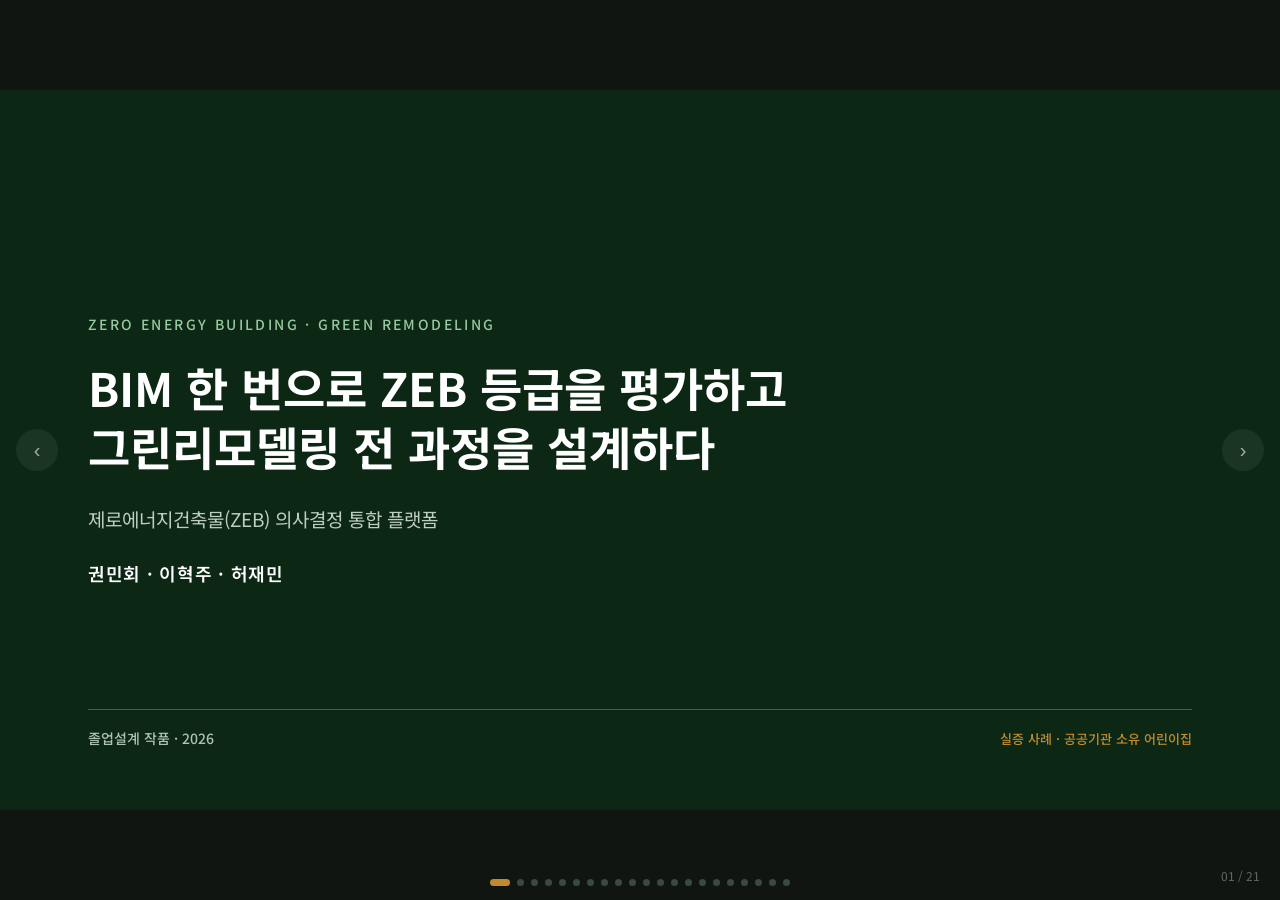
==== commit cda37302: "privacy: 남은 식별정보를 저장소 전체에서 걷어냈다 앞 커밋은 화면에 뜨는 문자열만 고쳤다. 저장소가 공개라 주석·테스트·발표자료에 남은 것까지 같이 뺀다. 저장소 전체 스캔" ====
--- a/presentation_design/presentation.html
+++ b/presentation_design/presentation.html
@@ -287,7 +287,7 @@
     <div style="font-size:18px; color:#fff; font-weight:600; margin-top:28px; letter-spacing:0.04em;">권민회 · 이혁주 · 허재민</div>
     <div class="title-foot">
       <div class="l">졸업설계 작품 · 2026</div>
-      <div class="r">실증 사례 · KEPCO 김천 도담어린이집</div>
+      <div class="r">실증 사례 · 공공기관 소유 어린이집</div>
     </div>
   </div>
 </section>
@@ -301,7 +301,7 @@
       <div class="item"><span class="token">01</span><div><h3>배경</h3><p>ZEB 의무화와 공공건축 BIM 의무화</p></div></div>
       <div class="item"><span class="token">02</span><div><h3>문제</h3><p>ZEB 의사결정과 현행 제도의 한계</p></div></div>
       <div class="item"><span class="token">03</span><div><h3>제안</h3><p>BIM 기반 통합 의사결정 플랫폼 — 6개 모드</p></div></div>
-      <div class="item"><span class="token">04</span><div><h3>실증</h3><p>KEPCO 김천 도담어린이집 검증</p></div></div>
+      <div class="item"><span class="token">04</span><div><h3>실증</h3><p>공공기관 소유 어린이집 검증</p></div></div>
       <div class="item"><span class="token">05</span><div><h3>전망</h3><p>기대효과와 앞으로의 AI 발전방향</p></div></div>
     </div>
   </div>
@@ -341,7 +341,7 @@
     <div class="mode-cols" style="margin-top:24px; grid-template-columns:1.15fr 1fr;">
       <div>
         <div class="shot" style="height:296px;">
-          <div class="ph"><span class="fn">images/bim-model.png</span><br>도담어린이집 BIM 3D 모델 (Revit)</div>
+          <div class="ph"><span class="fn">images/bim-model.png</span><br>대상 건물 BIM 3D 모델 (Revit)</div>
           <img src="images/bim-model.png" alt="" onerror="this.remove()">
         </div>
         <div class="callout gold" style="margin-top:18px; padding:18px 22px;">
@@ -661,15 +661,15 @@
   <div class="footer"><div class="rule"></div><div class="row"><span><b class="pg">16</b> &nbsp; ZEB-ROI · 그린리모델링 의사결정 플랫폼</span><span>출처: 03 ZEB 인증기준 고시 · 건축물 에너지효율등급 기준</span></div></div>
 </section>
 
-<!-- 실증 도담어린이집 소개 -->
+<!-- 실증 대상 건물 소개 -->
 <section class="slide">
   <div class="pad">
     <div class="eyebrow">04 · 실증 사례</div>
-    <div class="h1">검증 사례 — KEPCO 김천 도담어린이집</div>
+    <div class="h1">검증 사례 — 공공기관 소유 어린이집</div>
     <div style="display:grid; grid-template-columns:1.05fr 1fr; gap:38px; margin-top:30px;">
       <div class="photo" style="height:446px;">
-        <div class="ph-label"><span class="ic">📷</span><span class="fn">images/building.jpg</span><br>도담어린이집 실제 외관 사진<br>(정면 또는 태양광 보이는 각도 권장)</div>
-        <img src="images/building.jpg" alt="" onerror="this.remove()">
+        <div class="ph-label"><span class="ic">📐</span><span class="fn">images/bim-model.png</span><br>대상 건물 BIM 모델 (Revit)</div>
+        <img src="images/bim-model.png" alt="" onerror="this.remove()">
       </div>
       <div>
         <div style="display:grid; grid-template-columns:1fr 1fr; gap:16px;">
@@ -680,12 +680,12 @@
         </div>
         <h4 style="font-size:16px; margin:28px 0 16px;">왜 이 사례인가</h4>
         <div style="display:flex; gap:12px; align-items:center; margin:16px 0; font-size:16px;"><span style="width:8px;height:8px;border-radius:50%;background:var(--gold);flex:0 0 auto;"></span>보강 잠재력이 큰 노후 공공건축물</div>
-        <div style="display:flex; gap:12px; align-items:center; margin:16px 0; font-size:16px;"><span style="width:8px;height:8px;border-radius:50%;background:var(--gold);flex:0 0 auto;"></span>KEPCO 실측 기반 검증 케이스</div>
+        <div style="display:flex; gap:12px; align-items:center; margin:16px 0; font-size:16px;"><span style="width:8px;height:8px;border-radius:50%;background:var(--gold);flex:0 0 auto;"></span>실측 BIM 기반 검증 케이스</div>
         <div style="display:flex; gap:12px; align-items:center; margin:16px 0; font-size:16px;"><span style="width:8px;height:8px;border-radius:50%;background:var(--gold);flex:0 0 auto;"></span>일부만 보강된 상태 — 외피·설비 여지가 큼</div>
       </div>
     </div>
   </div>
-  <div class="footer"><div class="rule"></div><div class="row"><span><b class="pg">18</b> &nbsp; ZEB-ROI · 그린리모델링 의사결정 플랫폼</span><span>출처: KEPCO 김천 도담어린이집 BIM · 현장 데이터</span></div></div>
+  <div class="footer"><div class="rule"></div><div class="row"><span><b class="pg">18</b> &nbsp; ZEB-ROI · 그린리모델링 의사결정 플랫폼</span><span>출처: 공공기관 소유 어린이집 BIM · 현장 데이터</span></div></div>
 </section>
 
 <!-- 실증 진단 결과 + 보강 우선순위 (실제 계산) -->
@@ -723,17 +723,17 @@
       </div>
     </div>
     <div class="callout" style="margin-top:18px; padding:14px 22px;">
-      <p><b>11개 요소 전체 보강 시 25점 → 75점(A등급)</b>, ZEB 인증은 미달 → <b>ZEB 4등급</b>(1차E 소요량 166.7 → 66.0, 제2호 기준 90 미만)으로 도약한다. 도담은 태양광이 없어 자립률은 0%다.</p>
-    </div>
-  </div>
-  <div class="footer"><div class="rule"></div><div class="row"><span><b class="pg">19</b> &nbsp; ZEB-ROI · 그린리모델링 의사결정 플랫폼</span><span>산정: core.bim_diagnoser · 도담어린이집 BIM 샘플</span></div></div>
+      <p><b>11개 요소 전체 보강 시 25점 → 75점(A등급)</b>, ZEB 인증은 미달 → <b>ZEB 4등급</b>(1차E 소요량 166.7 → 66.0, 제2호 기준 90 미만)으로 도약한다. 대상 건물은 태양광이 없어 자립률은 0%다.</p>
+    </div>
+  </div>
+  <div class="footer"><div class="rule"></div><div class="row"><span><b class="pg">19</b> &nbsp; ZEB-ROI · 그린리모델링 의사결정 플랫폼</span><span>산정: core.bim_diagnoser · 대상 건물 BIM 샘플</span></div></div>
 </section>
 
 <!-- 18 실증 미달→4등급 -->
 <section class="slide">
   <div class="pad" style="display:flex; flex-direction:column;">
     <div class="eyebrow">04 · 실증 사례</div>
-    <div class="h1">전체 보강 시 도담어린이집은 인증 미달에서 ZEB 4등급으로 도약한다</div>
+    <div class="h1">전체 보강 시 대상 건물은 인증 미달에서 ZEB 4등급으로 도약한다</div>
     <div class="ba">
       <div class="box now">
         <div class="small">현재</div>
@@ -750,7 +750,7 @@
       </div>
     </div>
     <div style="font-size:13.5px; color:var(--gray); margin-top:32px; line-height:1.6;">
-      등급은 <b>제1호(자립률) 또는 제2호(소요량) 중 상위</b>로 정한다. 도담은 태양광이 없어 <b>자립률은 0%</b>이며,
+      등급은 <b>제1호(자립률) 또는 제2호(소요량) 중 상위</b>로 정한다. 대상 건물은 태양광이 없어 <b>자립률은 0%</b>이며,
       4등급은 태양광이 아니라 <b>외피·설비 효율개선으로 소요량을 90 아래로 낮춰서</b> 나온다.<br>
       "보강 후"는 11개 기술요소 전체 적용 + BEMS 설치를 가정한 잠재 등급이며, <b>절감률 67%는 가정치</b>다(4등급 임계 55%).
     </div>
